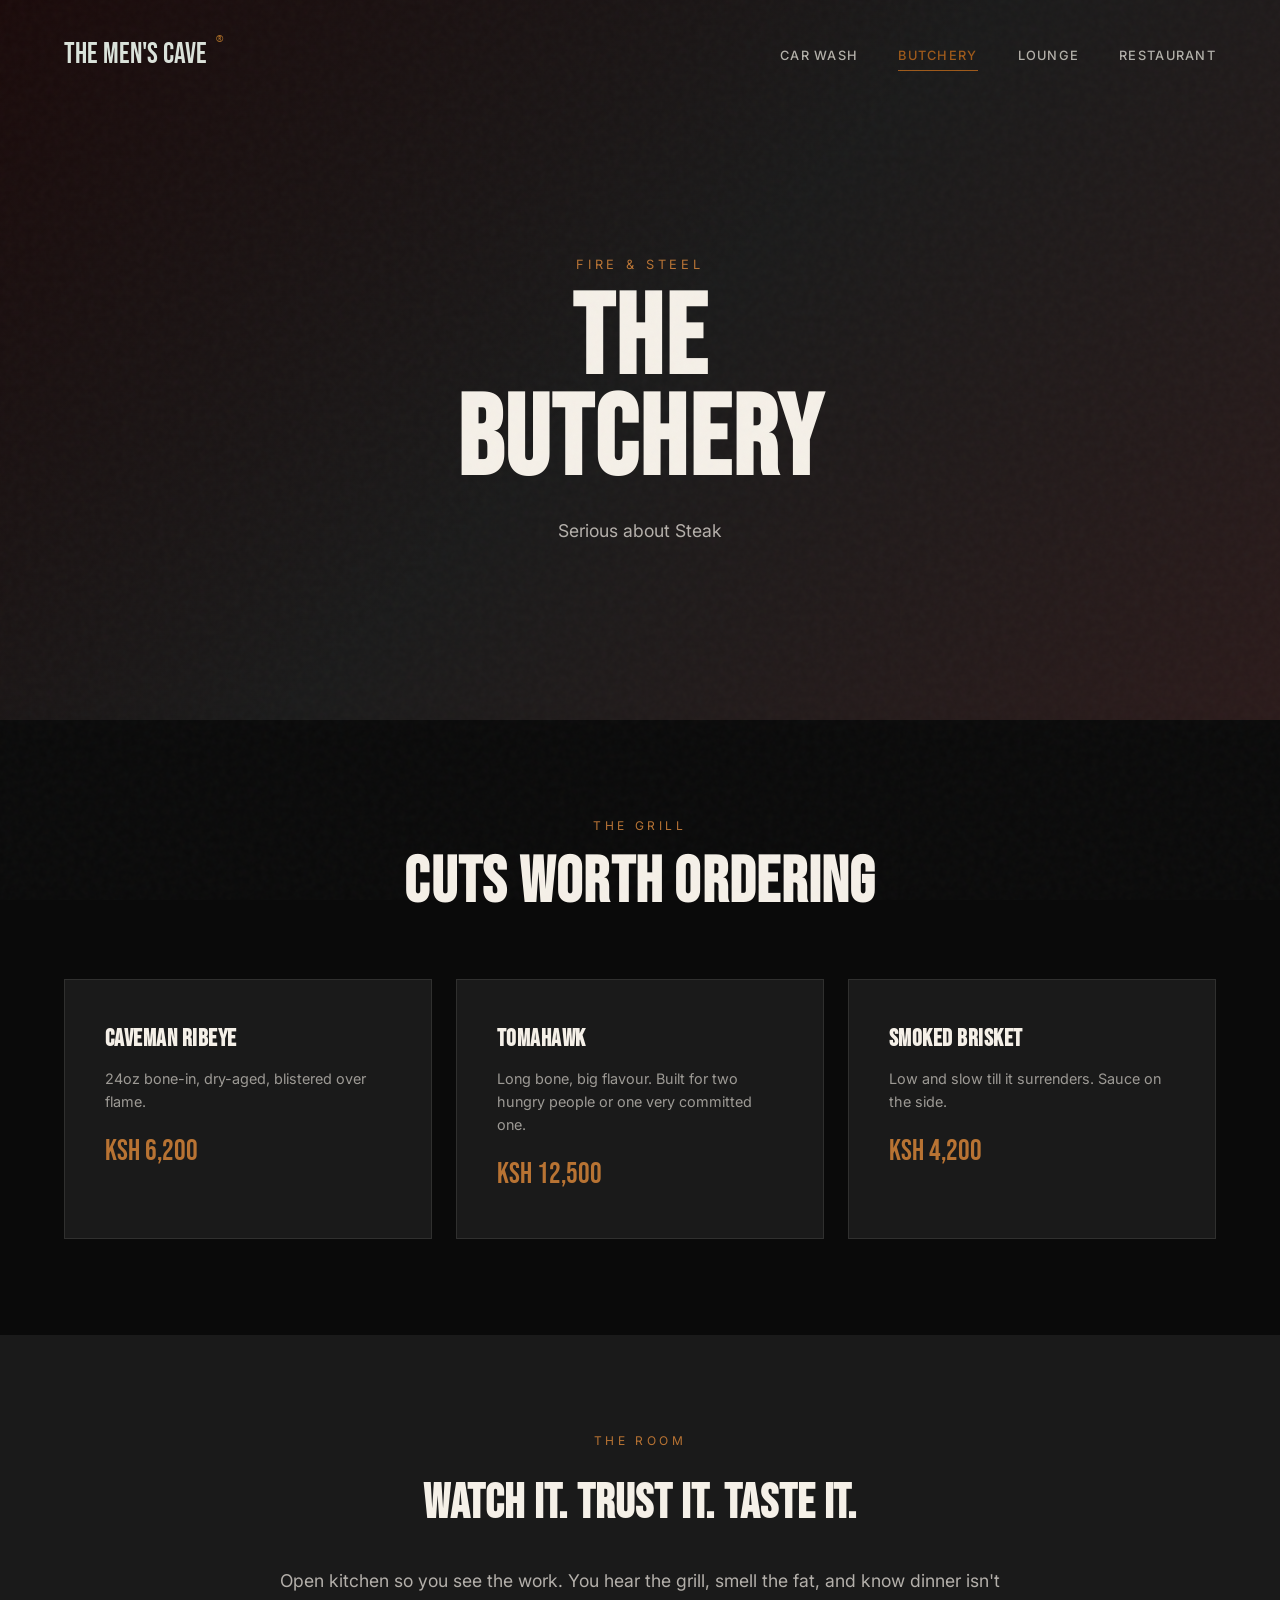
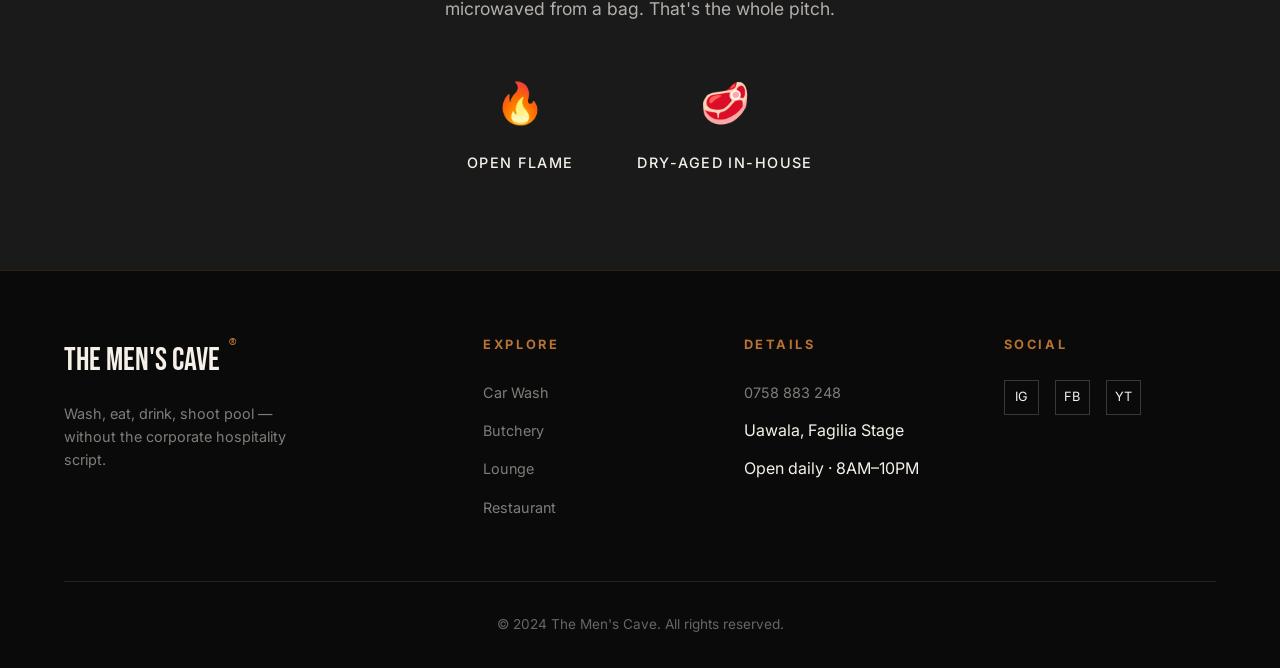
==== butchery.html @ b1434c7a "Add files via upload" ====
<!DOCTYPE html>
<html lang="en">
<head>
    <meta charset="UTF-8">
    <meta name="viewport" content="width=device-width, initial-scale=1.0, viewport-fit=cover">
    <meta name="description" content="The Butchery at The Men's Cave — grilled cuts, open flame. Prices in KES. Uawala Fagilia Stage.">
    <title>The Butchery | The Men's Cave</title>
    <link rel="preconnect" href="https://fonts.googleapis.com">
    <link rel="preconnect" href="https://fonts.gstatic.com" crossorigin>
    <link href="https://fonts.googleapis.com/css2?family=Bebas+Neue&family=Inter:wght@300;400;500;600&display=swap" rel="stylesheet">
    <link rel="stylesheet" href="styles.css">
</head>
<body class="page-butchery">

    <a href="#main" class="skip-link">Skip to content</a>

    <nav id="navbar" aria-label="Primary" aria-expanded="false">
        <a href="index.html" class="logo">The Men's Cave</a>
        <button type="button" class="nav-toggle" id="nav-toggle" aria-expanded="false" aria-controls="nav-menu" aria-label="Open menu">
            <span class="nav-toggle-bar" aria-hidden="true"></span>
            <span class="nav-toggle-bar" aria-hidden="true"></span>
            <span class="nav-toggle-bar" aria-hidden="true"></span>
        </button>
        <div class="nav-backdrop" id="nav-backdrop" aria-hidden="true"></div>
        <ul id="nav-menu" class="nav-links">
            <li><a href="car-wash.html">Car Wash</a></li>
            <li><a href="butchery.html" class="active" aria-current="page">Butchery</a></li>
            <li><a href="lounge.html">Lounge</a></li>
            <li><a href="restaurant.html">Restaurant</a></li>
        </ul>
    </nav>

    <main id="main">
    <section class="page-hero" aria-labelledby="butchery-heading">
        <div class="page-hero-bg butchery-bg"></div>
        <div class="page-hero-content">
            <span class="page-tag">Fire &amp; steel</span>
            <h1 id="butchery-heading">The<br>Butchery</h1>
            <p>Serious about Steak</p>
        </div>
    </section>

    <section class="menu-highlight" aria-labelledby="grill-heading">
        <div class="section-header reveal">
            <span class="section-tag">The grill</span>
            <h2 class="section-title" id="grill-heading">Cuts worth ordering</h2>
        </div>

        <div class="menu-grid-simple">
            <div class="menu-item-large reveal">
                <div class="item-info">
                    <h3>Caveman ribeye</h3>
                    <p>24oz bone-in, dry-aged, blistered over flame.</p>
                    <span class="price-tag">KSh 6,200</span>
                </div>
            </div>

            <div class="menu-item-large reveal">
                <div class="item-info">
                    <h3>Tomahawk</h3>
                    <p>Long bone, big flavour. Built for two hungry people or one very committed one.</p>
                    <span class="price-tag">KSh 12,500</span>
                </div>
            </div>

            <div class="menu-item-large reveal">
                <div class="item-info">
                    <h3>Smoked brisket</h3>
                    <p>Low and slow till it surrenders. Sauce on the side.</p>
                    <span class="price-tag">KSh 4,200</span>
                </div>
            </div>
            </div>
        </div>
    </section>

    <section class="atmosphere">
        <div class="atmosphere-content reveal">
            <span class="section-tag">The room</span>
            <h2>Watch it. Trust it. Taste it.</h2>
            <p>Open kitchen so you see the work. You hear the grill, smell the fat, and know dinner isn't microwaved from a bag. That's the whole pitch.</p>

            <div class="features-row">
                <div class="feature">
                    <span class="feature-icon" aria-hidden="true">🔥</span>
                    <h4>Open flame</h4>
                </div>
                <div class="feature">
                    <span class="feature-icon" aria-hidden="true">🥩</span>
                    <h4>Dry-aged in-house</h4>
                </div>
            </div>
        </div>
    </section>
    </main>

    <footer id="contact">
        <div class="footer-content">
            <div class="footer-brand">
                <a href="index.html" class="logo">The Men's Cave</a>
                <p>Wash, eat, drink, shoot pool — without the corporate hospitality script.</p>
            </div>
            <div class="footer-col">
                <h4>Explore</h4>
                <ul>
                    <li><a href="car-wash.html">Car Wash</a></li>
                    <li><a href="butchery.html" aria-current="page">Butchery</a></li>
                    <li><a href="lounge.html">Lounge</a></li>
                    <li><a href="restaurant.html">Restaurant</a></li>
                </ul>
            </div>
            <div class="footer-col">
                <h4>Details</h4>
                <ul>
                    <li><a href="tel:+254758883248">0758 883 248</a></li>
                    <li>Uawala, Fagilia Stage</li>
                    <li>Open daily · 8AM–10PM</li>
                </ul>
            </div>
            <div class="footer-col">
                <h4>Social</h4>
                <div class="social-links">
                    <a href="#" aria-label="Instagram (link coming soon)">IG</a>
                    <a href="#" aria-label="Facebook (link coming soon)">FB</a>
                    <a href="#" aria-label="YouTube (link coming soon)">YT</a>
                </div>
            </div>
        </div>
        <div class="footer-bottom">
            <p>&copy; 2024 The Men's Cave. All rights reserved.</p>
        </div>
    </footer>

    <script src="script.js"></script>
</body>
</html>
---- styles.css ----
:root {
    --carbon: #0a0a0a;
    --graphite: #1a1a1a;
    --copper: #b87333;
    --copper-light: #d4956a;
    --cream: #f5f0e8;
    --smoke: #2a2a2a;
    --accent: #ff6b35;
}

* {
    margin: 0;
    padding: 0;
    box-sizing: border-box;
}

body {
    font-family: 'Inter', sans-serif;
    background-color: var(--carbon);
    color: var(--cream);
    overflow-x: hidden;
    line-height: 1.6;
}

.sr-only {
    position: absolute;
    width: 1px;
    height: 1px;
    padding: 0;
    margin: -1px;
    overflow: hidden;
    clip: rect(0, 0, 0, 0);
    white-space: nowrap;
    border: 0;
}

.skip-link {
    position: absolute;
    top: -100px;
    left: 1rem;
    z-index: 10000;
    padding: 0.75rem 1.25rem;
    background: var(--copper);
    color: var(--carbon);
    font-weight: 600;
    font-size: 0.85rem;
    letter-spacing: 0.05em;
    text-decoration: none;
    text-transform: uppercase;
    border-radius: 2px;
    transition: top 0.2s ease;
}

.skip-link:focus {
    top: 1rem;
    outline: 2px solid var(--cream);
    outline-offset: 2px;
}

a:focus-visible,
button:focus-visible,
.btn:focus-visible {
    outline: 2px solid var(--copper-light);
    outline-offset: 3px;
}

/* Noise Texture */
body::before {
    content: '';
    position: fixed;
    top: 0;
    left: 0;
    width: 100%;
    height: 100%;
    background-image: url("data:image/svg+xml,%3Csvg viewBox='0 0 200 200' xmlns='http://www.w3.org/2000/svg'%3E%3Cfilter id='noiseFilter'%3E%3CfeTurbulence type='fractalNoise' baseFrequency='0.65' numOctaves='3' stitchTiles='stitch'/%3E%3C/filter%3E%3Crect width='100%25' height='100%25' filter='url(%23noiseFilter)' opacity='0.03'/%3E%3C/svg%3E");
    pointer-events: none;
    z-index: 1000;
}

::-webkit-scrollbar {
    width: 8px;
}
::-webkit-scrollbar-track {
    background: var(--carbon);
}
::-webkit-scrollbar-thumb {
    background: var(--copper);
    border-radius: 4px;
}

h1, h2, h3 {
    font-family: 'Bebas Neue', sans-serif;
    letter-spacing: 0.02em;
    text-transform: uppercase;
}

/* Navigation */
nav {
    position: fixed;
    top: 0;
    width: 100%;
    padding: 2rem 5%;
    display: flex;
    justify-content: space-between;
    align-items: center;
    z-index: 100;
    transition: all 0.4s ease;
    mix-blend-mode: difference;
}

nav.scrolled {
    background: rgba(10, 10, 10, 0.95);
    backdrop-filter: blur(20px);
    padding: 1rem 5%;
    mix-blend-mode: normal;
}

.logo {
    font-family: 'Bebas Neue', sans-serif;
    font-size: 1.8rem;
    color: var(--cream);
    text-decoration: none;
    position: relative;
}

.logo::after {
    content: '®';
    font-size: 0.6rem;
    position: absolute;
    top: 0;
    right: -1rem;
    color: var(--copper);
}

.nav-links {
    display: flex;
    gap: 2.5rem;
    list-style: none;
}

.nav-links a {
    color: var(--cream);
    text-decoration: none;
    font-size: 0.8rem;
    font-weight: 500;
    letter-spacing: 0.1em;
    text-transform: uppercase;
    position: relative;
    padding: 0.5rem 0;
    transition: color 0.3s;
    opacity: 0.8;
}

.nav-links a:hover,
.nav-links a.active {
    opacity: 1;
    color: var(--copper);
}

.nav-links a::before {
    content: '';
    position: absolute;
    bottom: 0;
    left: 0;
    width: 0;
    height: 1px;
    background: var(--copper);
    transition: width 0.3s ease;
}

.nav-links a:hover::before,
.nav-links a.active::before {
    width: 100%;
}

.nav-toggle {
    display: none;
    flex-direction: column;
    justify-content: center;
    gap: 6px;
    width: 44px;
    height: 44px;
    padding: 0;
    background: transparent;
    border: 1px solid rgba(245, 240, 232, 0.35);
    cursor: pointer;
    color: var(--cream);
}

.nav-toggle-bar {
    display: block;
    width: 22px;
    height: 2px;
    margin: 0 auto;
    background: currentColor;
    transition: transform 0.25s ease, opacity 0.25s ease;
}

nav[aria-expanded="true"] .nav-toggle-bar:nth-child(2) {
    opacity: 0;
}

nav[aria-expanded="true"] .nav-toggle-bar:nth-child(1) {
    transform: translateY(8px) rotate(45deg);
}

nav[aria-expanded="true"] .nav-toggle-bar:nth-child(3) {
    transform: translateY(-8px) rotate(-45deg);
}

/* Gallery — CSS placeholders (no heavy images) */
.gallery {
    padding: 6rem 5% 8rem;
    border-top: 1px solid rgba(184, 115, 51, 0.15);
}

.gallery .section-header p {
    max-width: 36rem;
    margin: 1rem auto 0;
    color: rgba(245, 240, 232, 0.65);
    font-size: 0.95rem;
}

.gallery-grid {
    display: grid;
    grid-template-columns: repeat(auto-fit, minmax(260px, 1fr));
    gap: 1rem;
    max-width: 1200px;
    margin: 0 auto;
    list-style: none;
    padding: 0;
}

.gallery-item {
    position: relative;
    aspect-ratio: 4 / 3;
    overflow: hidden;
    border: 1px solid rgba(245, 240, 232, 0.12);
    background: var(--graphite);
}

.gallery-item::before {
    content: '';
    position: absolute;
    inset: 0;
    background-size: cover;
    background-position: center;
    opacity: 0.85;
}

.gallery-item::after {
    content: '';
    position: absolute;
    inset: 0;
    background: linear-gradient(180deg, transparent 40%, rgba(10, 10, 10, 0.85) 100%);
    pointer-events: none;
}

.gallery-placeholder {
    position: absolute;
    bottom: 0;
    left: 0;
    right: 0;
    z-index: 1;
    padding: 1.25rem 1rem;
    font-family: 'Bebas Neue', sans-serif;
    font-size: 1.15rem;
    letter-spacing: 0.12em;
    text-transform: uppercase;
    color: var(--cream);
    text-shadow: 0 2px 12px rgba(0, 0, 0, 0.6);
}

.gallery-item--wash::before {
    background-image:
        linear-gradient(135deg, rgba(26, 26, 46, 0.9) 0%, rgba(10, 10, 10, 0.95) 100%),
        repeating-linear-gradient(90deg, rgba(184, 115, 51, 0.08) 0 2px, transparent 2px 48px),
        repeating-linear-gradient(0deg, rgba(245, 240, 232, 0.04) 0 1px, transparent 1px 32px);
}

.gallery-item--meat::before {
    background-image:
        radial-gradient(ellipse at 70% 30%, rgba(184, 115, 51, 0.35) 0%, transparent 55%),
        linear-gradient(160deg, #1a0a0a 0%, var(--graphite) 100%);
}

.gallery-item--lounge::before {
    background-image:
        radial-gradient(circle at 50% 100%, rgba(26, 26, 46, 0.8) 0%, transparent 50%),
        linear-gradient(180deg, #0a0a1a 0%, var(--carbon) 100%);
}

.gallery-item--bar::before {
    background-image:
        linear-gradient(125deg, rgba(184, 115, 51, 0.25) 0%, transparent 45%),
        linear-gradient(0deg, #1a1a1a 0%, #0a0a0a 100%);
}

.gallery-item--exterior::before {
    background-image:
        linear-gradient(90deg, rgba(184, 115, 51, 0.12) 0%, transparent 30%, rgba(184, 115, 51, 0.08) 100%),
        repeating-conic-gradient(from 45deg at 50% 50%, var(--smoke) 0deg 90deg, var(--graphite) 90deg 180deg);
    background-size: 100% 100%, 24px 24px;
}

/* Homepage Hero - FIXED TITLE */
.hero {
    height: 100vh;
    display: flex;
    align-items: center;
    justify-content: center;
    position: relative;
    overflow: hidden;
}

.hero-bg {
    position: absolute;
    top: 0;
    left: 0;
    width: 100%;
    height: 100%;
    background: linear-gradient(135deg, var(--carbon) 0%, var(--graphite) 50%, var(--smoke) 100%);
    z-index: -2;
}

.hero-grid {
    position: absolute;
    top: 0;
    left: 0;
    width: 100%;
    height: 100%;
    background-image: 
        linear-gradient(rgba(184, 115, 51, 0.03) 1px, transparent 1px),
        linear-gradient(90deg, rgba(184, 115, 51, 0.03) 1px, transparent 1px);
    background-size: 50px 50px;
    z-index: -1;
}

.hero-content {
    text-align: center;
    z-index: 1;
    padding: 0 2rem;
    max-width: 900px;
}

.hero-subtitle {
    font-size: 0.85rem;
    letter-spacing: 0.4em;
    color: var(--copper);
    margin-bottom: 1.5rem;
    opacity: 0;
    transform: translateY(30px);
    animation: fadeUp 0.8s ease forwards 0.2s;
}

/* FIXED TITLE - No overlap */
.fixed-title {
    margin-bottom: 2rem;
    opacity: 0;
    transform: translateY(30px);
    animation: fadeUp 1s ease forwards 0.4s;
}

.fixed-title .line-one,
.fixed-title .line-two {
    display: block;
    font-family: 'Bebas Neue', sans-serif;
    text-transform: uppercase;
    line-height: 0.9;
}

.fixed-title .line-one {
    font-size: clamp(2rem, 5vw, 4rem);
    letter-spacing: 0.15em;
    color: var(--copper);
    margin-bottom: 0.2rem;
}

.fixed-title .line-two {
    font-size: clamp(5rem, 15vw, 12rem);
    letter-spacing: 0.05em;
    color: var(--cream);
}

.hero-description {
    font-size: 1.1rem;
    max-width: 500px;
    margin: 0 auto 2.5rem;
    color: rgba(245, 240, 232, 0.7);
    opacity: 0;
    transform: translateY(30px);
    animation: fadeUp 0.8s ease forwards 0.6s;
}

.cta-group {
    display: flex;
    gap: 1rem;
    justify-content: center;
    flex-wrap: wrap;
    opacity: 0;
    transform: translateY(30px);
    animation: fadeUp 0.8s ease forwards 0.8s;
}

.btn {
    padding: 1rem 2rem;
    text-decoration: none;
    font-size: 0.8rem;
    font-weight: 600;
    letter-spacing: 0.15em;
    text-transform: uppercase;
    border: 1px solid var(--copper);
    transition: all 0.4s ease;
    cursor: pointer;
    background: transparent;
    color: var(--cream);
    display: inline-block;
}

.btn-primary {
    background: var(--copper);
    color: var(--carbon);
}

.btn-primary:hover {
    background: var(--copper-light);
    transform: translateY(-2px);
    box-shadow: 0 10px 30px rgba(184, 115, 51, 0.3);
}

.btn-secondary:hover {
    background: rgba(184, 115, 51, 0.1);
    border-color: var(--copper-light);
}

/* Floating Badges */
.floating-badge {
    position: absolute;
    padding: 0.8rem 1.2rem;
    background: var(--graphite);
    border: 1px solid rgba(184, 115, 51, 0.3);
    font-size: 0.7rem;
    letter-spacing: 0.1em;
    text-transform: uppercase;
    animation: float 6s ease-in-out infinite;
    z-index: 2;
}

.badge-1 { top: 20%; left: 8%; animation-delay: 0s; }
.badge-2 { bottom: 25%; right: 8%; animation-delay: 2s; }
.badge-3 { top: 60%; left: 5%; animation-delay: 4s; }

/* Services Section */
.services {
    padding: 8rem 5%;
}

.section-header {
    margin-bottom: 4rem;
    text-align: center;
}

.section-tag {
    font-size: 0.75rem;
    letter-spacing: 0.3em;
    color: var(--copper);
    text-transform: uppercase;
    display: block;
    margin-bottom: 1rem;
}

.section-title {
    font-size: clamp(2.5rem, 5vw, 4rem);
    line-height: 1;
}

.services-grid {
    display: grid;
    grid-template-columns: repeat(auto-fit, minmax(280px, 1fr));
    gap: 1.5rem;
    max-width: 1400px;
    margin: 0 auto;
}

.services-grid.four-cols {
    grid-template-columns: repeat(auto-fit, minmax(250px, 1fr));
}

.service-card {
    background: var(--graphite);
    border: 1px solid rgba(245, 240, 232, 0.1);
    padding: 2.5rem;
    transition: all 0.4s ease;
    text-decoration: none;
    color: inherit;
    display: block;
}

.service-card:hover {
    transform: translateY(-5px);
    border-color: var(--copper);
    box-shadow: 0 15px 30px rgba(0, 0, 0, 0.3);
}

.service-icon {
    font-size: 2.5rem;
    margin-bottom: 1.5rem;
    opacity: 0.8;
}

.service-title {
    font-size: 1.8rem;
    margin-bottom: 0.8rem;
    color: var(--cream);
}

.service-desc {
    color: rgba(245, 240, 232, 0.6);
    font-size: 0.9rem;
    line-height: 1.6;
    margin-bottom: 1.5rem;
}

.card-link {
    font-size: 0.75rem;
    letter-spacing: 0.15em;
    text-transform: uppercase;
    color: var(--copper);
    font-weight: 600;
}

/* Page Hero (for subpages) */
.page-hero {
    height: 80vh;
    display: flex;
    align-items: center;
    justify-content: center;
    position: relative;
    overflow: hidden;
    padding-top: 80px;
}

.page-hero-bg {
    position: absolute;
    top: 0;
    left: 0;
    width: 100%;
    height: 100%;
    z-index: -1;
}

.wash-bg {
    background: linear-gradient(135deg, var(--carbon) 0%, #1a1a2e 50%, var(--graphite) 100%);
}

.butchery-bg {
    background: linear-gradient(135deg, #1a0a0a 0%, var(--graphite) 50%, #2a1a1a 100%);
}

.lounge-bg {
    background: linear-gradient(135deg, #0a0a1a 0%, var(--graphite) 50%, #1a1a2e 100%);
}

.restaurant-bg {
    background: linear-gradient(135deg, #1a1a1a 0%, var(--graphite) 50%, #2a2a2a 100%);
}

.page-hero-content {
    text-align: center;
    max-width: 700px;
    padding: 0 2rem;
}

.page-tag {
    font-size: 0.8rem;
    letter-spacing: 0.3em;
    color: var(--copper);
    text-transform: uppercase;
    display: block;
    margin-bottom: 1rem;
}

.page-hero h1 {
    font-size: clamp(4rem, 10vw, 7rem);
    line-height: 0.9;
    margin-bottom: 1.5rem;
}

.page-hero p {
    font-size: 1.1rem;
    color: rgba(245, 240, 232, 0.7);
    max-width: 500px;
    margin: 0 auto;
}

/* Packages (Car Wash) */
.packages {
    padding: 6rem 5%;
    background: var(--graphite);
}

.package-grid {
    display: grid;
    grid-template-columns: repeat(auto-fit, minmax(300px, 1fr));
    gap: 2rem;
    max-width: 1200px;
    margin: 0 auto;
}

.package-card {
    background: var(--carbon);
    border: 1px solid rgba(245, 240, 232, 0.1);
    padding: 3rem 2rem;
    position: relative;
    transition: all 0.4s;
}

.package-card.featured {
    border-color: var(--copper);
    transform: scale(1.02);
}

.package-badge {
    position: absolute;
    top: -10px;
    left: 50%;
    transform: translateX(-50%);
    background: var(--copper);
    color: var(--carbon);
    padding: 0.5rem 1.5rem;
    font-size: 0.7rem;
    letter-spacing: 0.1em;
    text-transform: uppercase;
    font-weight: 600;
}

.package-header {
    display: flex;
    justify-content: space-between;
    align-items: baseline;
    margin-bottom: 2rem;
    padding-bottom: 1rem;
    border-bottom: 1px solid rgba(245, 240, 232, 0.1);
}

.package-header h3 {
    font-size: 1.5rem;
}

.price {
    font-family: 'Bebas Neue', sans-serif;
    font-size: 2.5rem;
    color: var(--copper);
}

.package-features {
    list-style: none;
    margin-bottom: 2rem;
}

.package-features li {
    padding: 0.8rem 0;
    border-bottom: 1px solid rgba(245, 240, 232, 0.05);
    font-size: 0.9rem;
    color: rgba(245, 240, 232, 0.8);
}

.wash-services .section-header .kes-note {
    max-width: 38rem;
    margin: 1rem auto 0;
    color: rgba(245, 240, 232, 0.65);
    font-size: 0.95rem;
    line-height: 1.5;
}

abbr[title] {
    text-decoration: underline dotted;
    cursor: help;
}

.wash-service-grid {
    display: grid;
    grid-template-columns: repeat(auto-fit, minmax(260px, 1fr));
    gap: 1.25rem;
    max-width: 1200px;
    margin: 0 auto;
}

.wash-service-card {
    background: var(--carbon);
    border: 1px solid rgba(245, 240, 232, 0.1);
    padding: 1.75rem 1.5rem;
    transition: border-color 0.3s ease;
}

.wash-service-card:hover {
    border-color: rgba(184, 115, 51, 0.45);
}

.wash-service-title {
    font-family: 'Bebas Neue', sans-serif;
    font-size: 1.5rem;
    letter-spacing: 0.04em;
    text-transform: uppercase;
    margin-bottom: 0.6rem;
    color: var(--cream);
}

.wash-service-desc {
    margin: 0;
    font-size: 0.92rem;
    line-height: 1.55;
    color: rgba(245, 240, 232, 0.7);
}

.wash-cta {
    text-align: center;
    margin-top: 2.5rem;
}

.wash-cta .btn {
    min-height: 48px;
    display: inline-flex;
    align-items: center;
    justify-content: center;
}

/* Process */
.process {
    padding: 6rem 5%;
}

.process-content {
    max-width: 1000px;
    margin: 0 auto;
    text-align: center;
}

.process-content h2 {
    font-size: clamp(2rem, 4vw, 3rem);
    margin-bottom: 3rem;
}

.process-steps {
    display: grid;
    grid-template-columns: repeat(auto-fit, minmax(200px, 1fr));
    gap: 2rem;
    text-align: left;
}

.step {
    padding: 2rem;
    background: var(--graphite);
    border-left: 2px solid var(--copper);
}

.step-num {
    font-family: 'Bebas Neue', sans-serif;
    font-size: 3rem;
    color: var(--copper);
    opacity: 0.3;
    line-height: 1;
    display: block;
    margin-bottom: 1rem;
}

.step h4 {
    font-size: 1.2rem;
    margin-bottom: 0.5rem;
    text-transform: uppercase;
    letter-spacing: 0.1em;
}

.step p {
    color: rgba(245, 240, 232, 0.6);
    font-size: 0.9rem;
}

/* Butchery Menu */
.menu-highlight {
    padding: 6rem 5%;
}

.menu-grid-simple {
    display: grid;
    grid-template-columns: repeat(auto-fit, minmax(300px, 1fr));
    gap: 1.5rem;
    max-width: 1200px;
    margin: 0 auto;
}

.menu-item-large {
    background: var(--graphite);
    padding: 2.5rem;
    border: 1px solid rgba(245, 240, 232, 0.1);
    transition: all 0.3s;
}

.menu-item-large:hover {
    border-color: var(--copper);
    transform: translateX(5px);
}

.item-info h3 {
    font-size: 1.5rem;
    margin-bottom: 0.5rem;
}

.item-info p {
    color: rgba(245, 240, 232, 0.6);
    font-size: 0.9rem;
    margin-bottom: 1rem;
}

.price-tag {
    font-family: 'Bebas Neue', sans-serif;
    font-size: 1.8rem;
    color: var(--copper);
}

/* Atmosphere */
.atmosphere {
    padding: 6rem 5%;
    background: var(--graphite);
}

.atmosphere-content {
    max-width: 800px;
    margin: 0 auto;
    text-align: center;
}

.atmosphere-content h2 {
    font-size: clamp(2rem, 4vw, 3rem);
    margin-bottom: 1.5rem;
}

.atmosphere-content > p {
    color: rgba(245, 240, 232, 0.7);
    margin-bottom: 3rem;
    font-size: 1.1rem;
}

.features-row {
    display: flex;
    justify-content: center;
    gap: 4rem;
    flex-wrap: wrap;
}

.feature {
    text-align: center;
}

.feature-icon {
    font-size: 2.5rem;
    display: block;
    margin-bottom: 1rem;
}

.feature h4 {
    font-size: 0.9rem;
    letter-spacing: 0.1em;
    text-transform: uppercase;
    font-weight: 500;
}

/* Lounge Amenities */
.amenities {
    padding: 6rem 5%;
}

.amenity-grid {
    display: grid;
    grid-template-columns: repeat(auto-fit, minmax(250px, 1fr));
    gap: 1.5rem;
    max-width: 1200px;
    margin: 0 auto;
}

.amenity-card {
    background: var(--graphite);
    padding: 2.5rem;
    text-align: center;
    border: 1px solid rgba(245, 240, 232, 0.1);
    transition: all 0.3s;
}

.amenity-card:hover {
    border-color: var(--copper);
    transform: translateY(-5px);
}

.amenity-icon {
    font-size: 3rem;
    margin-bottom: 1rem;
    display: block;
}

.amenity-card h3 {
    font-size: 1.3rem;
    margin-bottom: 0.8rem;
}

.amenity-card p {
    color: rgba(245, 240, 232, 0.6);
    font-size: 0.9rem;
    margin-bottom: 1.5rem;
}

.rate {
    display: inline-block;
    padding: 0.5rem 1rem;
    background: rgba(184, 115, 51, 0.1);
    color: var(--copper);
    font-size: 0.75rem;
    letter-spacing: 0.1em;
    text-transform: uppercase;
    font-weight: 600;
}

/* Membership */
.membership {
    padding: 6rem 5%;
    background: var(--graphite);
}

.membership-content {
    max-width: 800px;
    margin: 0 auto;
    text-align: center;
}

.membership-content h2 {
    font-size: clamp(2rem, 4vw, 3rem);
    margin-bottom: 1rem;
}

.membership-content > p {
    color: rgba(245, 240, 232, 0.7);
    margin-bottom: 3rem;
}

.membership-tiers {
    display: flex;
    justify-content: center;
    gap: 2rem;
    flex-wrap: wrap;
}

.tier {
    background: var(--carbon);
    padding: 2.5rem;
    min-width: 200px;
    border: 1px solid rgba(245, 240, 232, 0.1);
}

.tier.featured {
    border-color: var(--copper);
    transform: scale(1.05);
}

.tier h4 {
    font-size: 1rem;
    letter-spacing: 0.15em;
    text-transform: uppercase;
    margin-bottom: 0.5rem;
}

.tier-price {
    font-family: 'Bebas Neue', sans-serif;
    font-size: 3rem;
    color: var(--copper);
    display: block;
    margin-bottom: 0.5rem;
}

.tier p {
    color: rgba(245, 240, 232, 0.6);
    font-size: 0.85rem;
}

/* Restaurant Menu Tabs */
.menu-full {
    padding: 4rem 5%;
    max-width: 800px;
    margin: 0 auto;
}

.menu-tabs {
    display: flex;
    justify-content: center;
    gap: 1rem;
    margin-bottom: 3rem;
    flex-wrap: wrap;
}

.tab-btn {
    padding: 0.8rem 1.5rem;
    background: transparent;
    border: 1px solid rgba(245, 240, 232, 0.2);
    color: var(--cream);
    font-size: 0.8rem;
    letter-spacing: 0.1em;
    text-transform: uppercase;
    cursor: pointer;
    transition: all 0.3s;
}

.tab-btn:hover,
.tab-btn.active {
    background: var(--copper);
    border-color: var(--copper);
    color: var(--carbon);
}

.menu-panel {
    display: none;
}

.menu-panel.active {
    display: block;
}

.menu-category-simple h3 {
    font-size: 1.5rem;
    color: var(--copper);
    margin-bottom: 2rem;
    padding-bottom: 1rem;
    border-bottom: 1px solid rgba(245, 240, 232, 0.1);
}

.dish {
    padding: 1.5rem 0;
    border-bottom: 1px solid rgba(245, 240, 232, 0.05);
}

.dish-header {
    display: flex;
    justify-content: space-between;
    align-items: baseline;
    flex-wrap: wrap;
    gap: 0.35rem 0.75rem;
    margin-bottom: 0.5rem;
}

.dish-header h4 {
    font-size: 1.1rem;
    font-weight: 500;
}

.dish-price {
    font-family: 'Bebas Neue', sans-serif;
    font-size: 1.3rem;
    color: var(--copper);
    font-variant-numeric: tabular-nums;
    white-space: nowrap;
}

.dish > p {
    color: rgba(245, 240, 232, 0.5);
    font-size: 0.9rem;
}

/* Reservation */
.reservation {
    padding: 6rem 5%;
    background: var(--graphite);
    text-align: center;
}

.reservation-content {
    max-width: 600px;
    margin: 0 auto;
}

.reservation-content h2 {
    font-size: clamp(2rem, 4vw, 3rem);
    margin-bottom: 1rem;
}

.reservation-content p {
    color: rgba(245, 240, 232, 0.7);
    margin-bottom: 2rem;
}

/* Footer */
footer {
    padding: 4rem 5% 2rem;
    background: var(--carbon);
    border-top: 1px solid rgba(184, 115, 51, 0.2);
}

.footer-content {
    max-width: 1200px;
    margin: 0 auto;
    display: grid;
    grid-template-columns: minmax(0, 1.75fr) repeat(3, minmax(0, 1fr));
    gap: 3rem;
    margin-bottom: 3rem;
}

.footer-brand .logo {
    font-size: 2rem;
    margin-bottom: 1rem;
    display: inline-block;
}

.footer-brand p {
    color: rgba(245, 240, 232, 0.5);
    font-size: 0.9rem;
    max-width: 250px;
}

.footer-col h4 {
    font-size: 0.8rem;
    letter-spacing: 0.2em;
    text-transform: uppercase;
    margin-bottom: 1.5rem;
    color: var(--copper);
}

.footer-col ul {
    list-style: none;
}

.footer-col li {
    margin-bottom: 0.8rem;
}

.footer-col a {
    color: rgba(245, 240, 232, 0.5);
    text-decoration: none;
    font-size: 0.9rem;
    transition: color 0.3s;
}

.footer-col a:hover {
    color: var(--cream);
}

.social-links {
    display: flex;
    gap: 1rem;
}

.social-links a {
    width: 35px;
    height: 35px;
    border: 1px solid rgba(245, 240, 232, 0.2);
    display: flex;
    align-items: center;
    justify-content: center;
    color: var(--cream);
    text-decoration: none;
    font-size: 0.8rem;
    transition: all 0.3s;
}

.social-links a:hover {
    background: var(--copper);
    border-color: var(--copper);
}

.footer-bottom {
    padding-top: 2rem;
    border-top: 1px solid rgba(245, 240, 232, 0.1);
    text-align: center;
    color: rgba(245, 240, 232, 0.4);
    font-size: 0.85rem;
}

/* Animations */
@keyframes fadeUp {
    to {
        opacity: 1;
        transform: translateY(0);
    }
}

@keyframes float {
    0%, 100% { transform: translateY(0px); }
    50% { transform: translateY(-15px); }
}

.reveal {
    opacity: 0;
    transform: translateY(30px);
    transition: all 0.6s ease;
}

.reveal.active {
    opacity: 1;
    transform: translateY(0);
}

@media (prefers-reduced-motion: reduce) {
    .floating-badge {
        animation: none;
    }

    .hero-subtitle,
    .fixed-title,
    .hero-description,
    .cta-group {
        opacity: 1;
        transform: none;
    }

    .reveal {
        opacity: 1;
        transform: none;
        transition: none;
    }

    .nav-links {
        transition: none;
    }
}

/* Mobile */
@media (max-width: 768px) {
    nav[aria-expanded="true"] {
        mix-blend-mode: normal;
    }

    .nav-toggle {
        display: flex;
        position: relative;
        z-index: 102;
    }

    .nav-links {
        display: flex;
        position: fixed;
        top: 0;
        right: 0;
        width: min(320px, 88vw);
        height: 100vh;
        margin: 0;
        padding: 5.5rem 1.75rem 2rem;
        flex-direction: column;
        gap: 0;
        background: rgba(10, 10, 10, 0.98);
        border-left: 1px solid rgba(184, 115, 51, 0.25);
        transform: translateX(100%);
        transition: transform 0.35s ease;
        z-index: 99;
        list-style: none;
    }

    nav[aria-expanded="true"] .nav-links {
        transform: translateX(0);
    }

    .nav-backdrop {
        display: none;
        position: fixed;
        inset: 0;
        background: rgba(0, 0, 0, 0.6);
        z-index: 98;
    }

    nav[aria-expanded="true"] .nav-backdrop {
        display: block;
    }

    .nav-links li {
        border-bottom: 1px solid rgba(245, 240, 232, 0.08);
    }

    .nav-links a {
        display: block;
        padding: 1rem 0;
    }

    @supports (padding: max(0px)) {
        body {
            padding-left: max(0px, env(safe-area-inset-left));
            padding-right: max(0px, env(safe-area-inset-right));
            padding-bottom: max(0px, env(safe-area-inset-bottom));
        }
    }

    .page-hero {
        min-height: 50vh;
        height: auto;
        padding-top: 5.5rem;
        padding-bottom: 2.5rem;
    }

    .package-card.featured {
        transform: none;
    }

    .tab-btn {
        min-height: 44px;
        padding: 0.75rem 1.1rem;
    }

    .menu-tabs {
        gap: 0.5rem;
    }

    .wash-service-grid {
        grid-template-columns: 1fr;
    }

    .tier-price {
        font-size: clamp(2rem, 11vw, 2.85rem);
    }
    
    .fixed-title .line-one {
        font-size: 1.5rem;
    }
    
    .fixed-title .line-two {
        font-size: 4rem;
    }
    
    .floating-badge {
        display: none;
    }
    
    .footer-content {
        grid-template-columns: 1fr;
        gap: 2rem;
    }

    .features-row {
        gap: 2rem;
    }

    .membership-tiers {
        flex-direction: column;
        align-items: center;
    }

    .tier.featured {
        transform: none;
    }
}

@media (min-width: 769px) and (max-width: 1024px) {
    .footer-content {
        grid-template-columns: repeat(2, minmax(0, 1fr));
    }
}
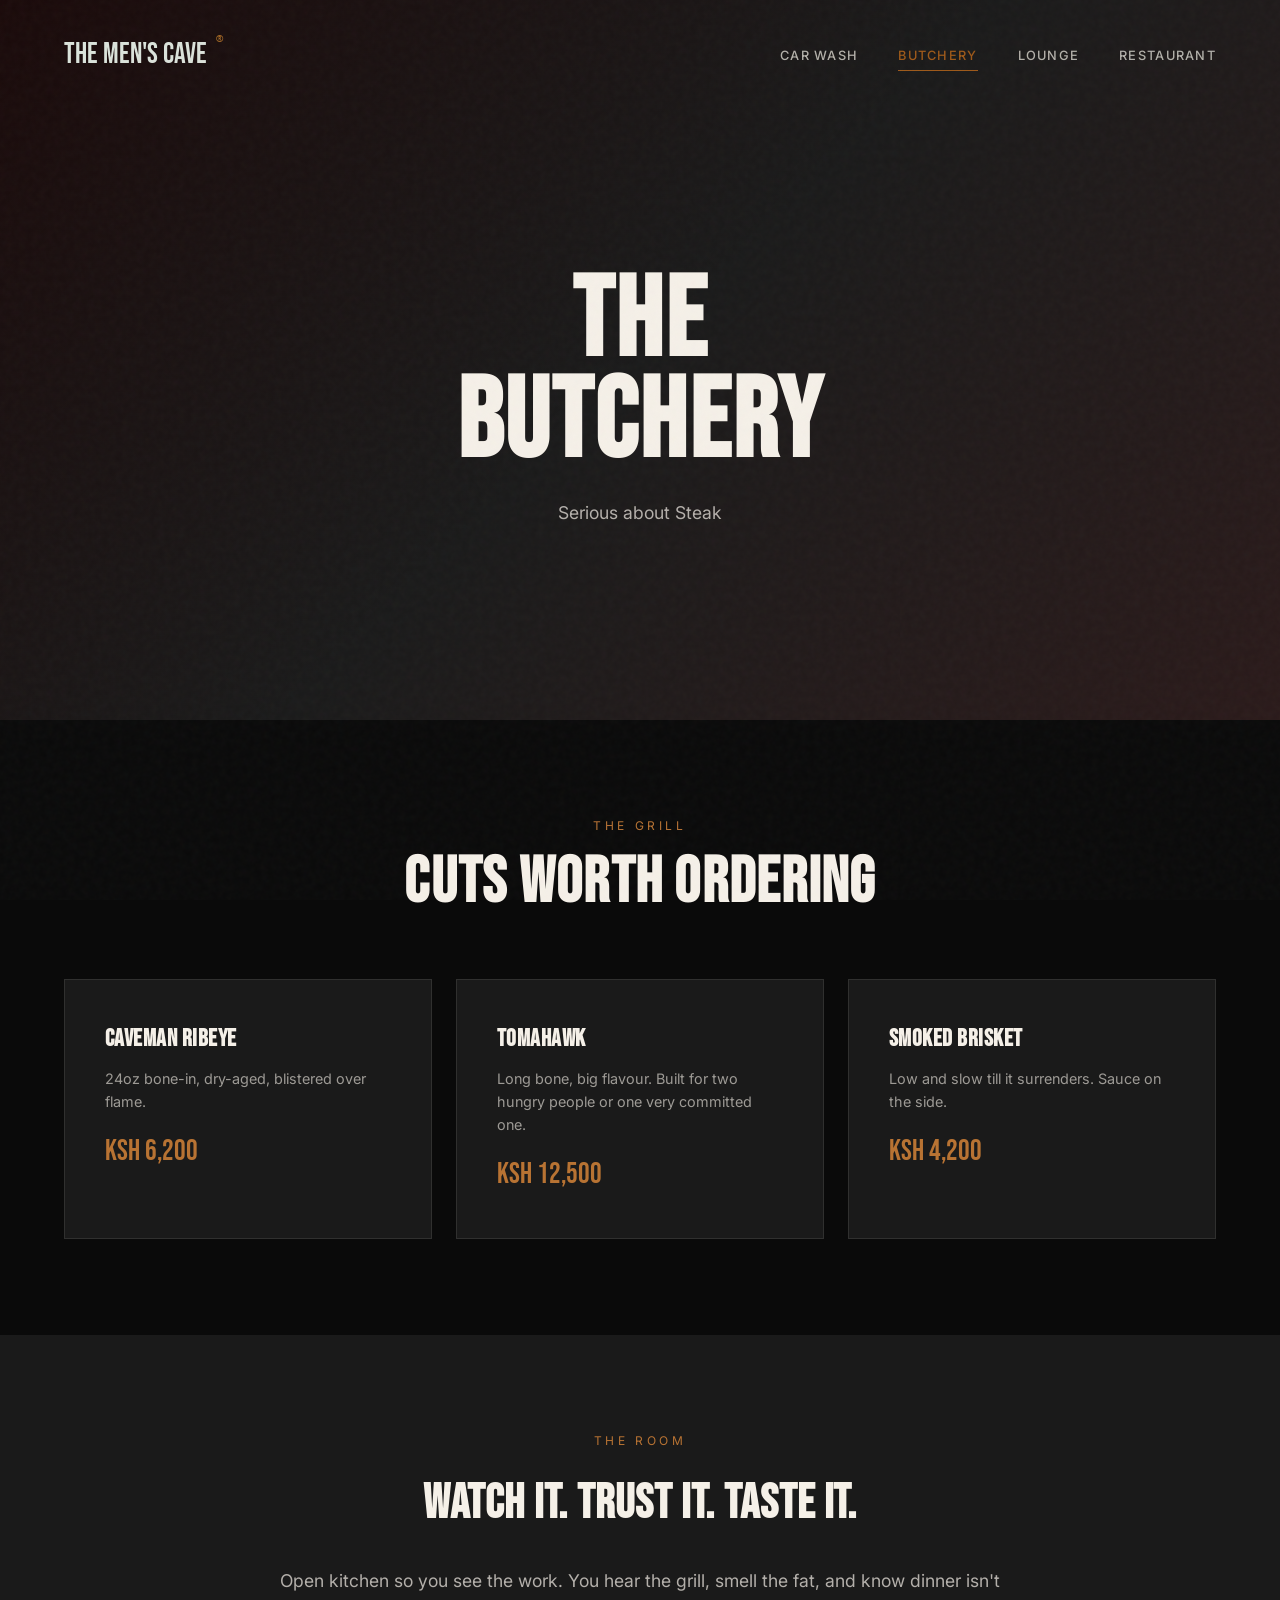
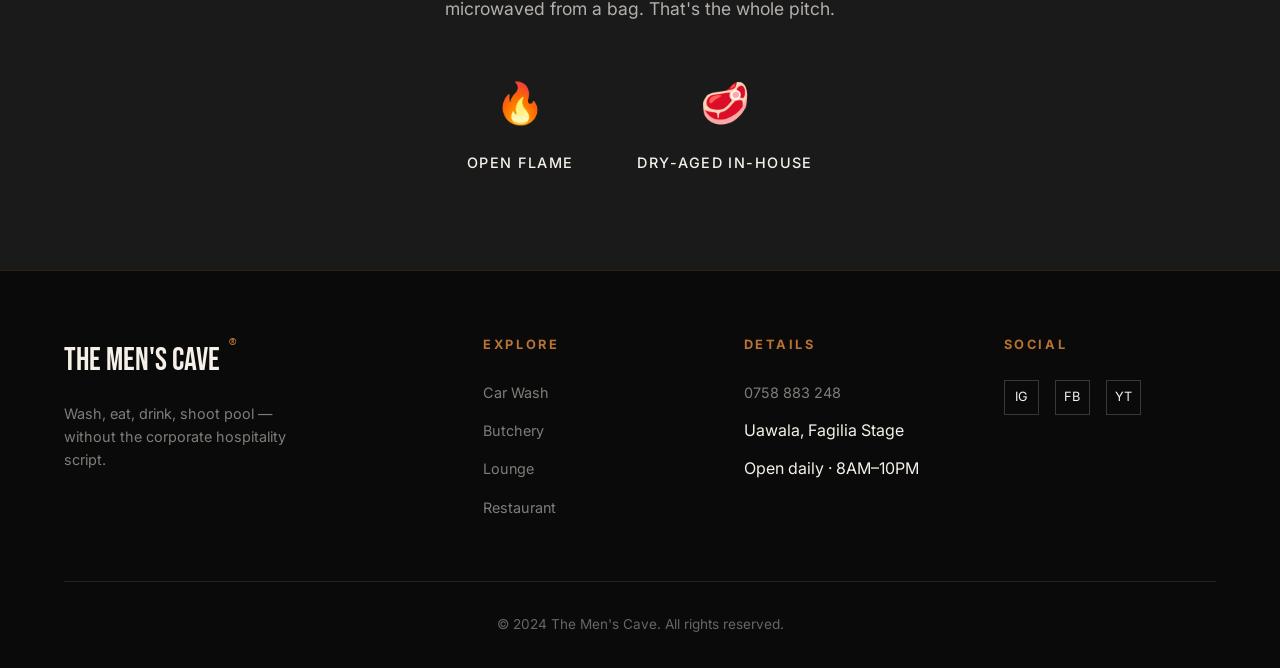
==== commit 8c61dc65: "Remove page tag from butchery hero section Removed the 'Fire & steel' tag from the page hero section" ====
--- a/butchery.html
+++ b/butchery.html
@@ -34,7 +34,6 @@
     <section class="page-hero" aria-labelledby="butchery-heading">
         <div class="page-hero-bg butchery-bg"></div>
         <div class="page-hero-content">
-            <span class="page-tag">Fire &amp; steel</span>
             <h1 id="butchery-heading">The<br>Butchery</h1>
             <p>Serious about Steak</p>
         </div>
--- a/styles.css
+++ b/styles.css
@@ -239,6 +239,35 @@
     background: var(--graphite);
 }
 
+.gallery-button {
+    position: absolute;
+    inset: 0;
+    width: 100%;
+    height: 100%;
+    padding: 0;
+    border: 0;
+    background: transparent;
+    color: inherit;
+    cursor: pointer;
+}
+
+.gallery-thumb {
+    position: absolute;
+    inset: 0;
+    width: 100%;
+    height: 100%;
+    object-fit: cover;
+    opacity: 0.9;
+    filter: saturate(1.02);
+    transform: scale(1.02);
+    transition: transform 0.35s ease, opacity 0.35s ease;
+}
+
+.gallery-button:hover .gallery-thumb {
+    transform: scale(1.06);
+    opacity: 1;
+}
+
 .gallery-item::before {
     content: '';
     position: absolute;
@@ -252,7 +281,12 @@
     content: '';
     position: absolute;
     inset: 0;
-    background: linear-gradient(180deg, transparent 40%, rgba(10, 10, 10, 0.85) 100%);
+    background: linear-gradient(
+        0deg,
+        rgba(184, 115, 51, 0.18) 0%,
+        rgba(184, 115, 51, 0.10) 18%,
+        rgba(184, 115, 51, 0.00) 55%
+    );
     pointer-events: none;
 }
 
@@ -269,6 +303,100 @@
     text-transform: uppercase;
     color: var(--cream);
     text-shadow: 0 2px 12px rgba(0, 0, 0, 0.6);
+}
+
+/* Lightbox (manual carousel) */
+.lightbox {
+    display: none;
+    position: fixed;
+    inset: 0;
+    z-index: 10050;
+}
+
+.lightbox.is-open {
+    display: block;
+}
+
+.lightbox-backdrop {
+    position: absolute;
+    inset: 0;
+    background: rgba(0, 0, 0, 0.78);
+}
+
+.lightbox-dialog {
+    position: relative;
+    max-width: min(1100px, 92vw);
+    max-height: 88vh;
+    margin: 6vh auto;
+    background: rgba(10, 10, 10, 0.96);
+    border: 1px solid rgba(184, 115, 51, 0.28);
+    box-shadow: 0 25px 80px rgba(0, 0, 0, 0.55);
+    display: grid;
+    grid-template-columns: auto 1fr auto;
+    align-items: center;
+    gap: 0;
+}
+
+.lightbox-figure {
+    margin: 0;
+    padding: 1rem;
+}
+
+.lightbox-image {
+    display: block;
+    width: 100%;
+    height: auto;
+    max-height: 70vh;
+    object-fit: contain;
+    background: transparent;
+}
+
+.lightbox-caption {
+    padding: 0.85rem 0.25rem 0.25rem;
+    color: rgba(245, 240, 232, 0.75);
+    font-size: 0.95rem;
+    letter-spacing: 0.02em;
+}
+
+.lightbox-nav {
+    width: 56px;
+    height: 56px;
+    border: 0;
+    background: transparent;
+    color: var(--cream);
+    cursor: pointer;
+    font-size: 2.5rem;
+    line-height: 1;
+    opacity: 0.85;
+}
+
+.lightbox-nav:hover {
+    opacity: 1;
+    color: var(--copper-light);
+}
+
+.lightbox-close {
+    position: absolute;
+    top: 0.5rem;
+    right: 0.5rem;
+    width: 44px;
+    height: 44px;
+    border: 1px solid rgba(245, 240, 232, 0.25);
+    background: rgba(10, 10, 10, 0.6);
+    color: var(--cream);
+    cursor: pointer;
+    font-size: 1.6rem;
+    line-height: 1;
+    z-index: 1;
+}
+
+.lightbox-close:hover {
+    border-color: rgba(184, 115, 51, 0.5);
+}
+
+/* No overlay gradient in the popup */
+.lightbox .gallery-item::after {
+    display: none;
 }
 
 .gallery-item--wash::before {
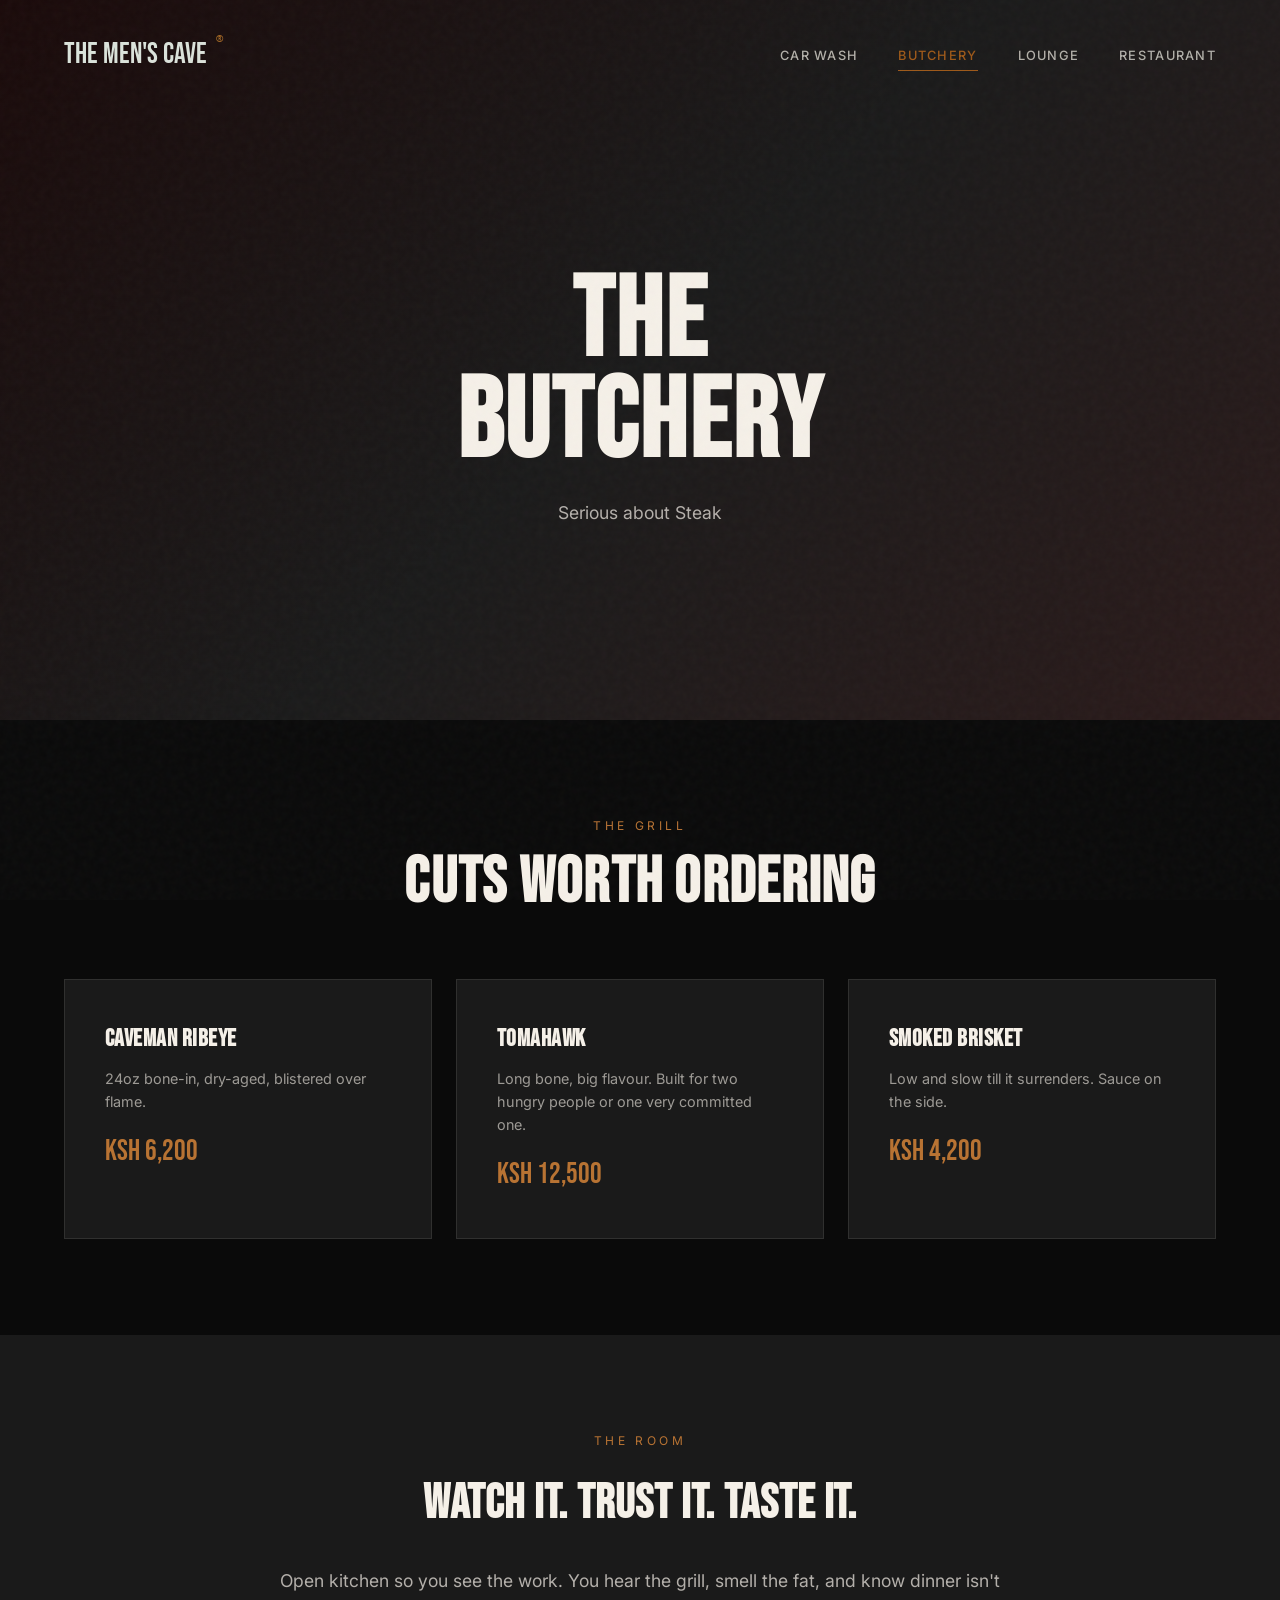
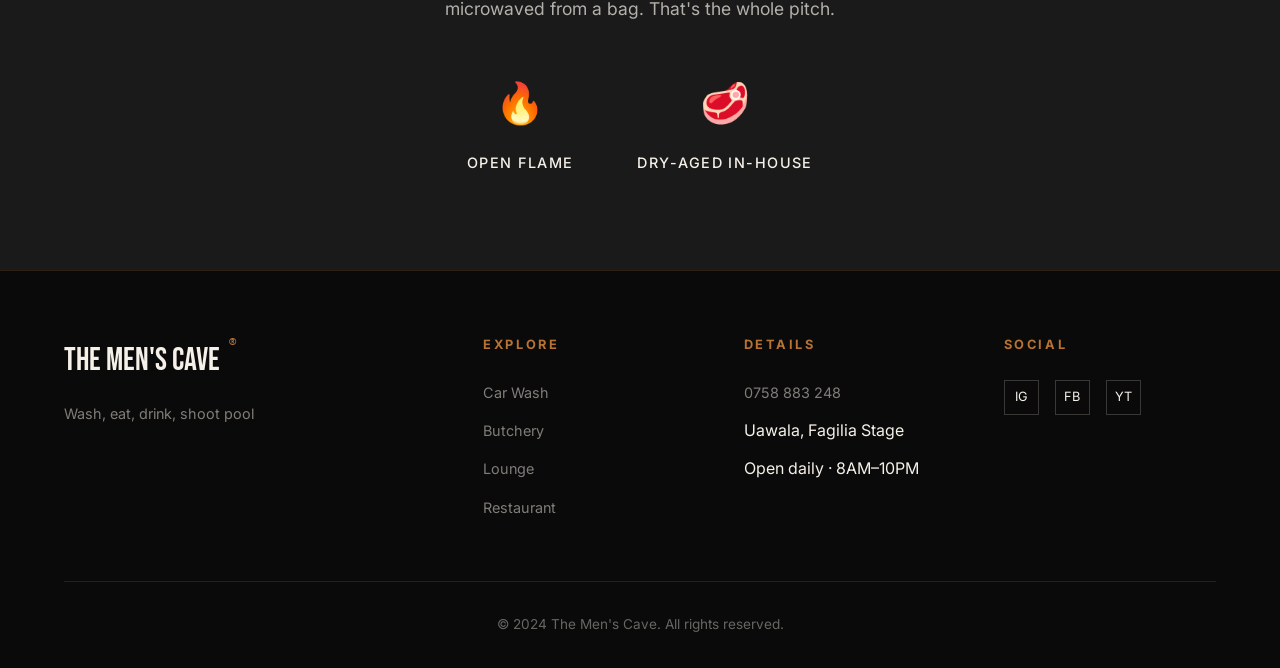
==== commit 0aefab3d: "Simplify footer description in butchery.html" ====
--- a/butchery.html
+++ b/butchery.html
@@ -97,7 +97,7 @@
         <div class="footer-content">
             <div class="footer-brand">
                 <a href="index.html" class="logo">The Men's Cave</a>
-                <p>Wash, eat, drink, shoot pool — without the corporate hospitality script.</p>
+                <p>Wash, eat, drink, shoot pool</p>
             </div>
             <div class="footer-col">
                 <h4>Explore</h4>
